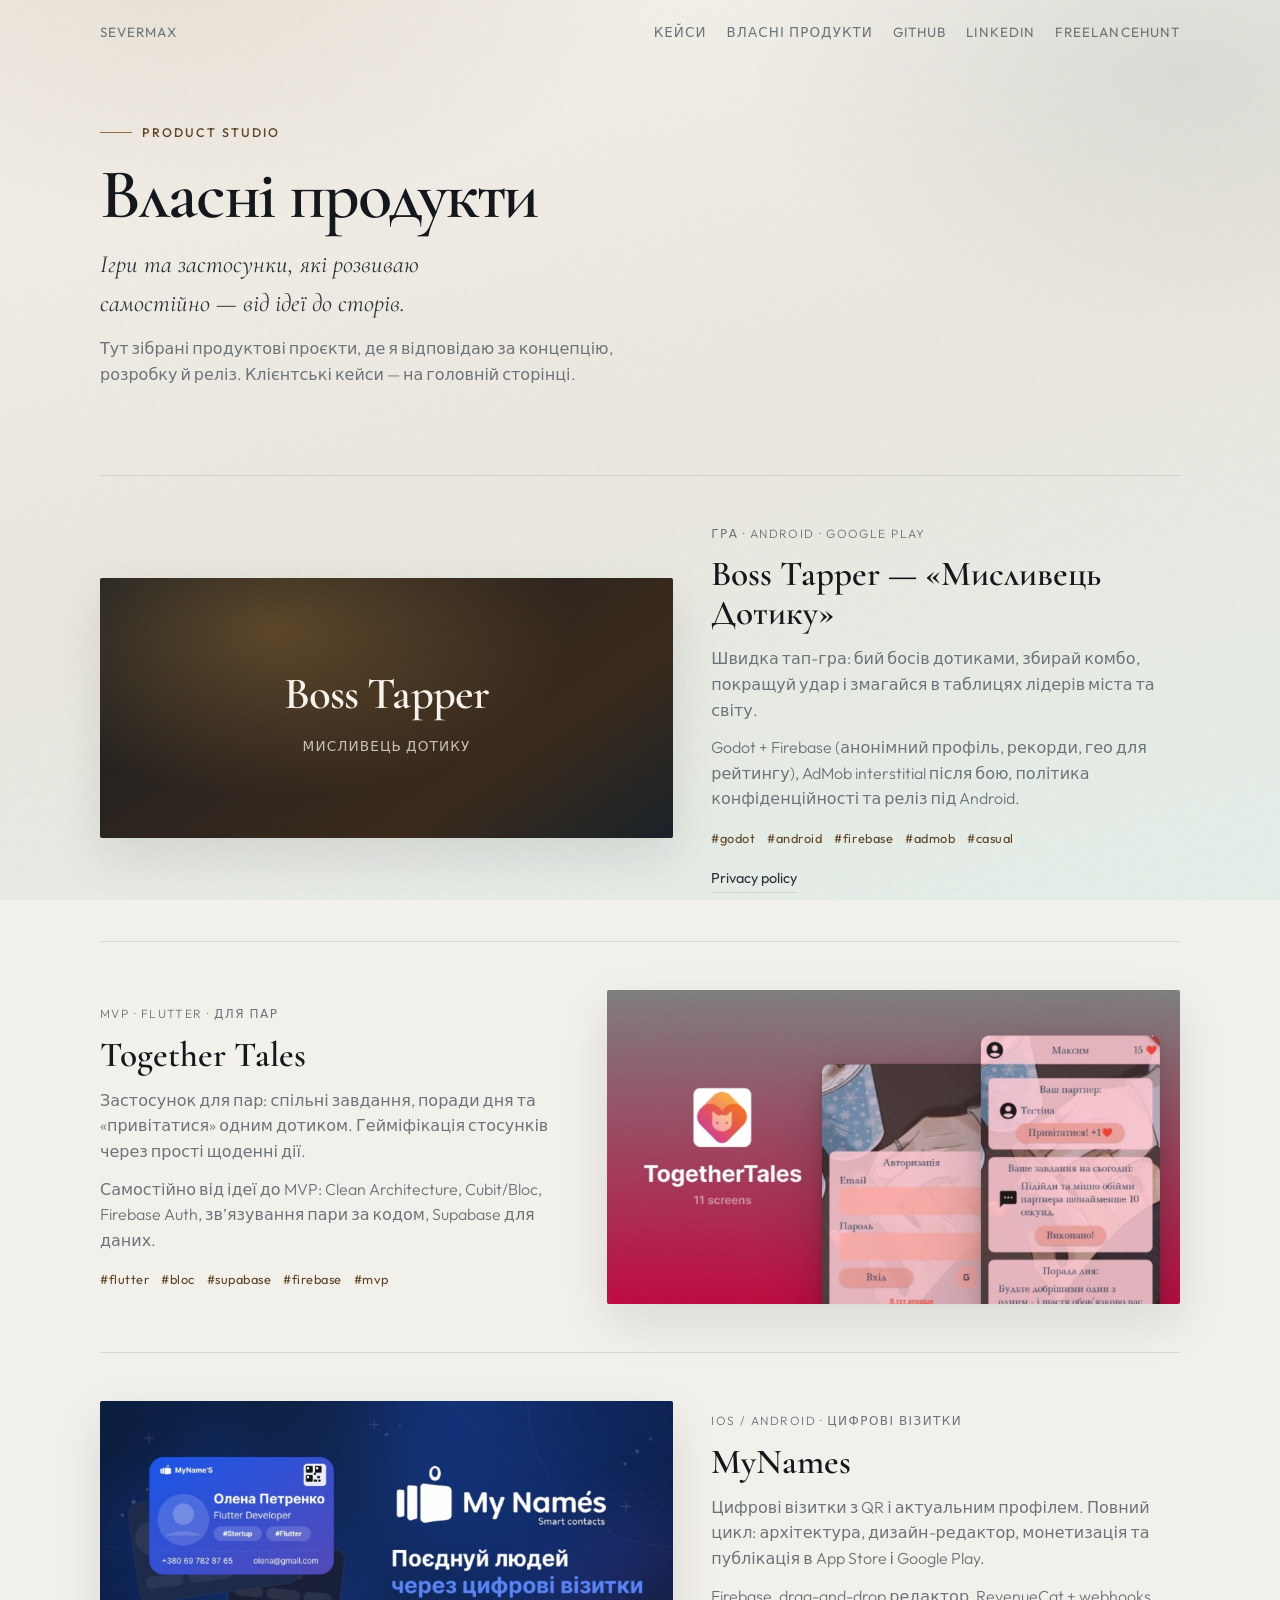
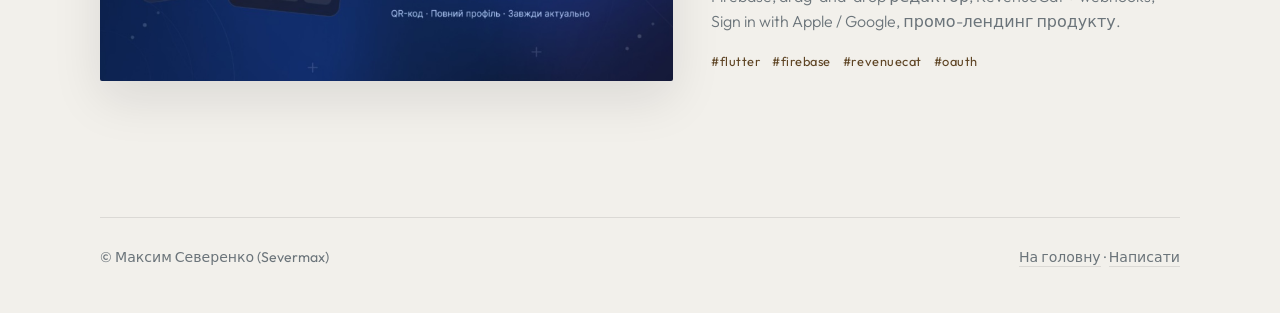
==== products.html @ 0ea5aeb3 "Add own products page and remove single-product mention from hero. Co-authored-by: Cursor <cursorage" ====
<!DOCTYPE html>
<html lang="uk">
<head>
  <meta charset="utf-8" />
  <meta name="viewport" content="width=device-width, initial-scale=1" />
  <title>Власні продукти — Максим Северенко</title>
  <meta name="description" content="Власні продукти Максима Северенка (Severmax): Boss Tapper, Together Tales, MyNames." />
  <link rel="preconnect" href="https://fonts.googleapis.com" />
  <link rel="preconnect" href="https://fonts.gstatic.com" crossorigin />
  <link href="https://fonts.googleapis.com/css2?family=Cormorant+Garamond:ital,wght@0,500;0,600;0,700;1,500&family=Outfit:wght@300;400;500;600&display=swap" rel="stylesheet" />
  <style>
    :root {
      --ink: #14181c;
      --ink-soft: #2a3238;
      --muted: #6b747a;
      --paper: #f2f0eb;
      --accent: #8f6a3a;
      --accent-deep: #5e4424;
      --line: rgba(20, 24, 28, 0.1);
      --teal: #2f5a56;
    }

    * { box-sizing: border-box; margin: 0; padding: 0; }
    html { scroll-behavior: smooth; overflow-x: hidden; }

    body {
      font-family: "Outfit", system-ui, sans-serif;
      color: var(--ink);
      background: var(--paper);
      line-height: 1.6;
      overflow-x: hidden;
    }

    body::before {
      content: "";
      position: fixed;
      inset: 0;
      pointer-events: none;
      z-index: 0;
      background:
        radial-gradient(900px 520px at 12% -8%, rgba(143, 106, 58, 0.14), transparent 58%),
        radial-gradient(780px 480px at 92% 8%, rgba(47, 90, 86, 0.1), transparent 55%),
        linear-gradient(165deg, #f5f2ec 0%, #ebe7df 48%, #e4efe9 100%);
    }

    body::after {
      content: "";
      position: fixed;
      inset: 0;
      pointer-events: none;
      z-index: 0;
      opacity: 0.04;
      background-image: url("data:image/svg+xml,%3Csvg viewBox='0 0 200 200' xmlns='http://www.w3.org/2000/svg'%3E%3Cfilter id='n'%3E%3CfeTurbulence type='fractalNoise' baseFrequency='0.85' numOctaves='3' stitchTiles='stitch'/%3E%3C/filter%3E%3Crect width='100%25' height='100%25' filter='url(%23n)'/%3E%3C/svg%3E");
    }

    a {
      color: inherit;
      text-decoration: none;
      transition: color 0.25s ease, opacity 0.25s ease;
    }

    .page { position: relative; z-index: 1; }

    .wrap {
      width: min(1080px, calc(100% - 2.5rem));
      margin: 0 auto;
    }

    .nav {
      display: flex;
      justify-content: space-between;
      align-items: center;
      padding: 1.35rem 0 0;
      font-size: 0.84rem;
      letter-spacing: 0.08em;
      text-transform: uppercase;
      color: var(--muted);
    }

    .nav a:hover { color: var(--accent-deep); }

    .nav-links {
      display: flex;
      gap: 1.25rem;
      flex-wrap: wrap;
    }

    .hero {
      padding: clamp(2.5rem, 7vw, 4.5rem) 0 clamp(2rem, 5vw, 3rem);
    }

    .eyebrow {
      display: inline-flex;
      align-items: center;
      gap: 0.65rem;
      color: var(--accent-deep);
      font-size: 0.78rem;
      letter-spacing: 0.16em;
      text-transform: uppercase;
      font-weight: 500;
      margin-bottom: 1.2rem;
    }

    .eyebrow::before {
      content: "";
      width: 2rem;
      height: 1px;
      background: var(--accent);
    }

    h1 {
      font-family: "Cormorant Garamond", Georgia, serif;
      font-weight: 600;
      font-size: clamp(2.8rem, 7vw, 4.4rem);
      line-height: 0.95;
      letter-spacing: -0.03em;
      margin-bottom: 1rem;
    }

    .lead {
      font-family: "Cormorant Garamond", Georgia, serif;
      font-size: clamp(1.25rem, 2.4vw, 1.55rem);
      font-style: italic;
      color: var(--ink-soft);
      max-width: 36ch;
      margin-bottom: 0.75rem;
    }

    .intro {
      color: var(--muted);
      max-width: 52ch;
      font-weight: 300;
    }

    .section {
      padding: clamp(1.5rem, 4vw, 2.5rem) 0 clamp(3.5rem, 8vw, 5.5rem);
    }

    .product {
      display: grid;
      grid-template-columns: 1.1fr 0.9fr;
      gap: clamp(1.25rem, 3vw, 2.5rem);
      align-items: center;
      padding: clamp(2rem, 5vw, 3rem) 0;
      border-top: 1px solid var(--line);
    }

    .product:nth-child(even) {
      grid-template-columns: 0.9fr 1.1fr;
    }

    .product:nth-child(even) .product-media { order: 2; }
    .product:nth-child(even) .product-body { order: 1; }

    .product-media {
      overflow: hidden;
      border-radius: 2px;
      background: #d7d2c9;
      min-height: 260px;
      box-shadow: 0 18px 50px rgba(20, 24, 28, 0.1);
    }

    .product-media img {
      width: 100%;
      height: 100%;
      min-height: 260px;
      max-height: 380px;
      object-fit: cover;
      display: block;
    }

    .product:nth-child(1) img { object-position: left center; }
    .product:nth-child(2) img { object-position: center center; }
    .product:nth-child(3) img { object-position: right center; }

    .boss-cover {
      min-height: 260px;
      height: 100%;
      display: grid;
      place-content: center;
      gap: 0.35rem;
      padding: 2rem;
      text-align: center;
      background:
        radial-gradient(500px 280px at 30% 20%, rgba(196, 140, 60, 0.35), transparent 60%),
        linear-gradient(145deg, #171c22, #3a2a1c 70%, #1a2228);
      color: #f7f3ec;
      font-family: "Cormorant Garamond", Georgia, serif;
    }

    .boss-cover span {
      font-size: clamp(2rem, 4vw, 2.8rem);
      font-weight: 600;
      letter-spacing: -0.02em;
    }

    .boss-cover small {
      font-family: "Outfit", system-ui, sans-serif;
      font-size: 0.85rem;
      letter-spacing: 0.08em;
      text-transform: uppercase;
      opacity: 0.75;
    }

    .product-meta {
      color: var(--teal);
      font-size: 0.75rem;
      font-weight: 500;
      letter-spacing: 0.12em;
      text-transform: uppercase;
      margin-bottom: 0.7rem;
    }

    .product h2 {
      font-family: "Cormorant Garamond", Georgia, serif;
      font-size: clamp(1.7rem, 3.2vw, 2.2rem);
      font-weight: 600;
      line-height: 1.1;
      margin-bottom: 0.85rem;
    }

    .product p {
      color: var(--muted);
      font-weight: 300;
      margin-bottom: 0.75rem;
      max-width: 42ch;
    }

    .tags {
      display: flex;
      flex-wrap: wrap;
      gap: 0.4rem 0.75rem;
      margin-top: 1rem;
      color: var(--accent-deep);
      font-size: 0.8rem;
      letter-spacing: 0.04em;
    }

    .product-links {
      display: flex;
      flex-wrap: wrap;
      gap: 0.85rem 1.1rem;
      margin-top: 1.15rem;
      align-items: center;
    }

    .cta {
      display: inline-flex;
      padding: 0.8rem 1.15rem;
      background: var(--ink);
      color: #f7f3ec;
      border-radius: 2px;
      font-size: 0.88rem;
      font-weight: 500;
    }

    .cta:hover { background: var(--accent-deep); color: #fff; }

    .link-quiet {
      border-bottom: 1px solid var(--line);
      padding-bottom: 0.12rem;
      font-size: 0.9rem;
      color: var(--ink-soft);
    }

    .link-quiet:hover { color: var(--accent-deep); border-color: var(--accent); }

    footer {
      border-top: 1px solid var(--line);
      padding: 1.75rem 0 2.75rem;
      color: var(--muted);
      font-size: 0.88rem;
      display: flex;
      justify-content: space-between;
      gap: 1rem;
      flex-wrap: wrap;
    }

    footer a { border-bottom: 1px solid var(--line); }
    footer a:hover { color: var(--accent-deep); border-color: var(--accent); }

    @media (max-width: 860px) {
      .product,
      .product:nth-child(even) { grid-template-columns: 1fr; }
      .product:nth-child(even) .product-media,
      .product:nth-child(even) .product-body { order: initial; }
    }

    @media (max-width: 520px) {
      .nav-links { display: none; }
    }
  </style>
</head>
<body>
  <div class="page">
    <div class="wrap">
      <nav class="nav">
        <a href="index.html">Severmax</a>
        <div class="nav-links">
          <a href="index.html#cases">Кейси</a>
          <a href="products.html">Власні продукти</a>
          <a href="https://github.com/Severmax">GitHub</a>
          <a href="https://www.linkedin.com/in/severmax/">LinkedIn</a>
          <a href="https://freelancehunt.com/freelancer/Severmax.html">Freelancehunt</a>
        </div>
      </nav>

      <header class="hero">
        <p class="eyebrow">Product studio</p>
        <h1>Власні продукти</h1>
        <p class="lead">Ігри та застосунки, які розвиваю самостійно — від ідеї до сторів.</p>
        <p class="intro">
          Тут зібрані продуктові проєкти, де я відповідаю за концепцію, розробку й реліз.
          Клієнтські кейси — на головній сторінці.
        </p>
      </header>
    </div>

    <section class="section">
      <div class="wrap">
        <article class="product" id="boss-tapper">
          <div class="product-media product-media--boss">
            <div class="boss-cover" aria-hidden="true">
              <span>Boss Tapper</span>
              <small>Мисливець Дотику</small>
            </div>
          </div>
          <div class="product-body">
            <p class="product-meta">Гра · Android · Google Play</p>
            <h2>Boss Tapper — «Мисливець Дотику»</h2>
            <p>
              Швидка тап-гра: бий босів дотиками, збирай комбо, покращуй удар і змагайся
              в таблицях лідерів міста та світу.
            </p>
            <p>
              Godot + Firebase (анонімний профіль, рекорди, гео для рейтингу), AdMob interstitial
              після бою, політика конфіденційності та реліз під Android.
            </p>
            <div class="tags">
              <span>#godot</span><span>#android</span><span>#firebase</span><span>#admob</span><span>#casual</span>
            </div>
            <div class="product-links">
              <a class="link-quiet" href="https://severmax.github.io/bosstapper-privacy/">Privacy policy</a>
            </div>
          </div>
        </article>

        <article class="product" id="together-tales">
          <div class="product-media">
            <img src="portfolio/together-tales.png" alt="Together Tales" loading="lazy" />
          </div>
          <div class="product-body">
            <p class="product-meta">MVP · Flutter · для пар</p>
            <h2>Together Tales</h2>
            <p>
              Застосунок для пар: спільні завдання, поради дня та «привітатися» одним дотиком.
              Гейміфікація стосунків через прості щоденні дії.
            </p>
            <p>
              Самостійно від ідеї до MVP: Clean Architecture, Cubit/Bloc, Firebase Auth,
              зв’язування пари за кодом, Supabase для даних.
            </p>
            <div class="tags">
              <span>#flutter</span><span>#bloc</span><span>#supabase</span><span>#firebase</span><span>#mvp</span>
            </div>
          </div>
        </article>

        <article class="product" id="mynames">
          <div class="product-media">
            <img src="portfolio/mynames.jpg" alt="MyNames" loading="lazy" />
          </div>
          <div class="product-body">
            <p class="product-meta">iOS / Android · цифрові візитки</p>
            <h2>MyNames</h2>
            <p>
              Цифрові візитки з QR і актуальним профілем. Повний цикл: архітектура, дизайн-редактор,
              монетизація та публікація в App Store і Google Play.
            </p>
            <p>
              Firebase, drag-and-drop редактор, RevenueCat + webhooks, Sign in with Apple / Google,
              промо-лендинг продукту.
            </p>
            <div class="tags">
              <span>#flutter</span><span>#firebase</span><span>#revenuecat</span><span>#oauth</span>
            </div>
          </div>
        </article>
      </div>
    </section>

    <div class="wrap">
      <footer>
        <span>© Максим Северенко (Severmax)</span>
        <span>
          <a href="index.html">На головну</a>
          ·
          <a href="mailto:Severmax228@gmail.com">Написати</a>
        </span>
      </footer>
    </div>
  </div>
</body>
</html>
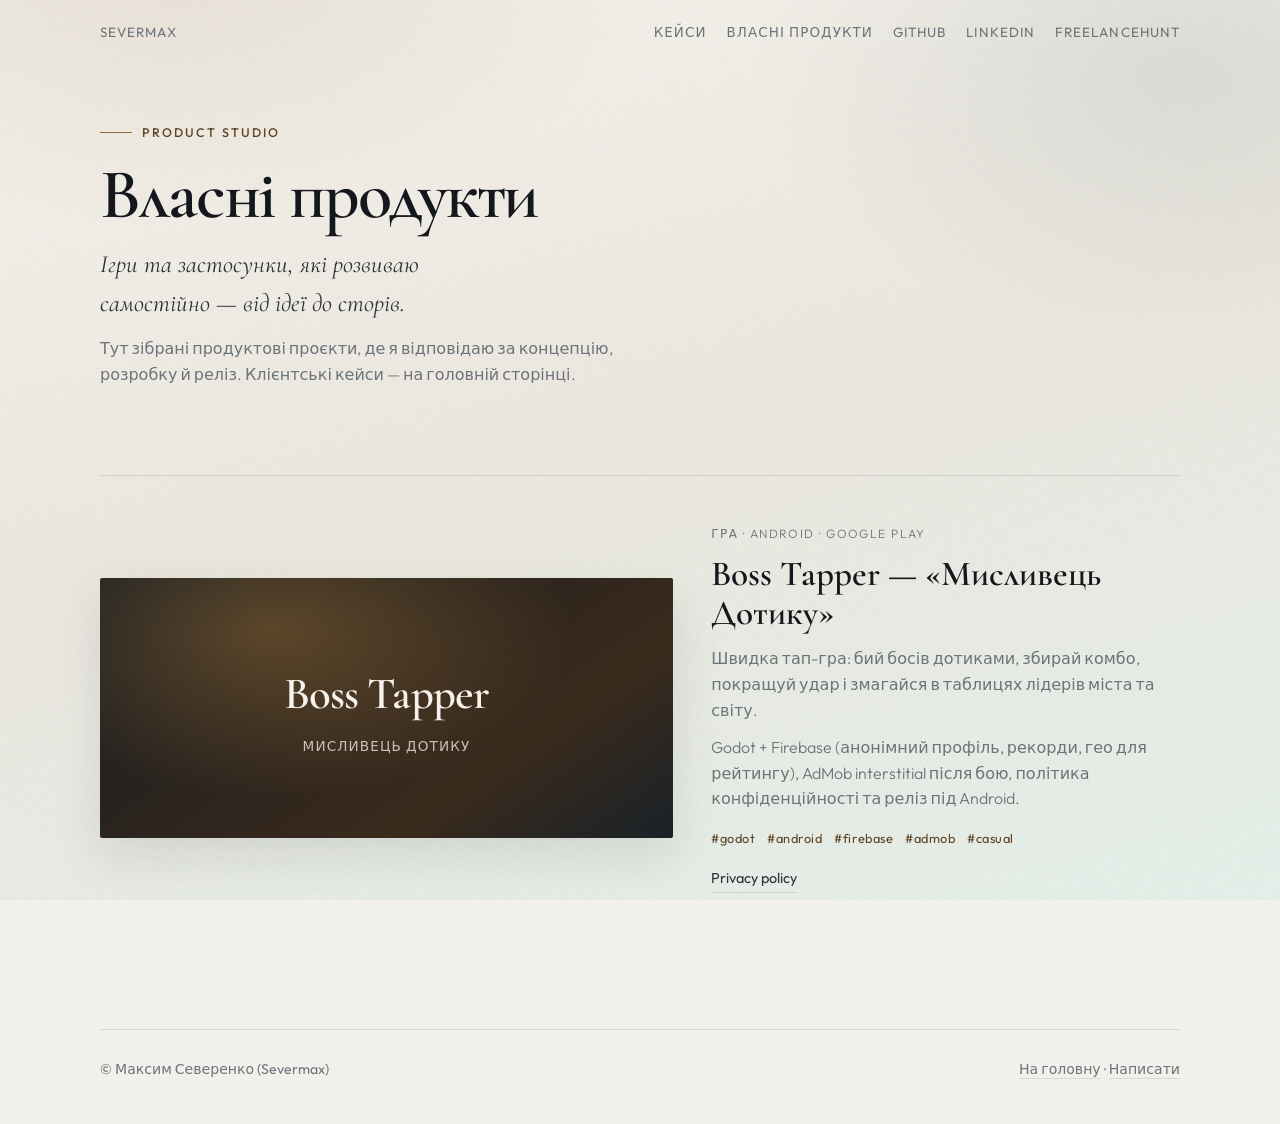
==== commit c72afd09: "Keep only Boss Tapper on own products page. Co-authored-by: Cursor <cursoragent@cursor.com>" ====
--- a/products.html
+++ b/products.html
@@ -4,7 +4,7 @@
   <meta charset="utf-8" />
   <meta name="viewport" content="width=device-width, initial-scale=1" />
   <title>Власні продукти — Максим Северенко</title>
-  <meta name="description" content="Власні продукти Максима Северенка (Severmax): Boss Tapper, Together Tales, MyNames." />
+  <meta name="description" content="Власні продукти Максима Северенка (Severmax): Boss Tapper — «Мисливець Дотику»." />
   <link rel="preconnect" href="https://fonts.googleapis.com" />
   <link rel="preconnect" href="https://fonts.gstatic.com" crossorigin />
   <link href="https://fonts.googleapis.com/css2?family=Cormorant+Garamond:ital,wght@0,500;0,600;0,700;1,500&family=Outfit:wght@300;400;500;600&display=swap" rel="stylesheet" />
@@ -344,48 +344,6 @@
             </div>
           </div>
         </article>
-
-        <article class="product" id="together-tales">
-          <div class="product-media">
-            <img src="portfolio/together-tales.png" alt="Together Tales" loading="lazy" />
-          </div>
-          <div class="product-body">
-            <p class="product-meta">MVP · Flutter · для пар</p>
-            <h2>Together Tales</h2>
-            <p>
-              Застосунок для пар: спільні завдання, поради дня та «привітатися» одним дотиком.
-              Гейміфікація стосунків через прості щоденні дії.
-            </p>
-            <p>
-              Самостійно від ідеї до MVP: Clean Architecture, Cubit/Bloc, Firebase Auth,
-              зв’язування пари за кодом, Supabase для даних.
-            </p>
-            <div class="tags">
-              <span>#flutter</span><span>#bloc</span><span>#supabase</span><span>#firebase</span><span>#mvp</span>
-            </div>
-          </div>
-        </article>
-
-        <article class="product" id="mynames">
-          <div class="product-media">
-            <img src="portfolio/mynames.jpg" alt="MyNames" loading="lazy" />
-          </div>
-          <div class="product-body">
-            <p class="product-meta">iOS / Android · цифрові візитки</p>
-            <h2>MyNames</h2>
-            <p>
-              Цифрові візитки з QR і актуальним профілем. Повний цикл: архітектура, дизайн-редактор,
-              монетизація та публікація в App Store і Google Play.
-            </p>
-            <p>
-              Firebase, drag-and-drop редактор, RevenueCat + webhooks, Sign in with Apple / Google,
-              промо-лендинг продукту.
-            </p>
-            <div class="tags">
-              <span>#flutter</span><span>#firebase</span><span>#revenuecat</span><span>#oauth</span>
-            </div>
-          </div>
-        </article>
       </div>
     </section>
 
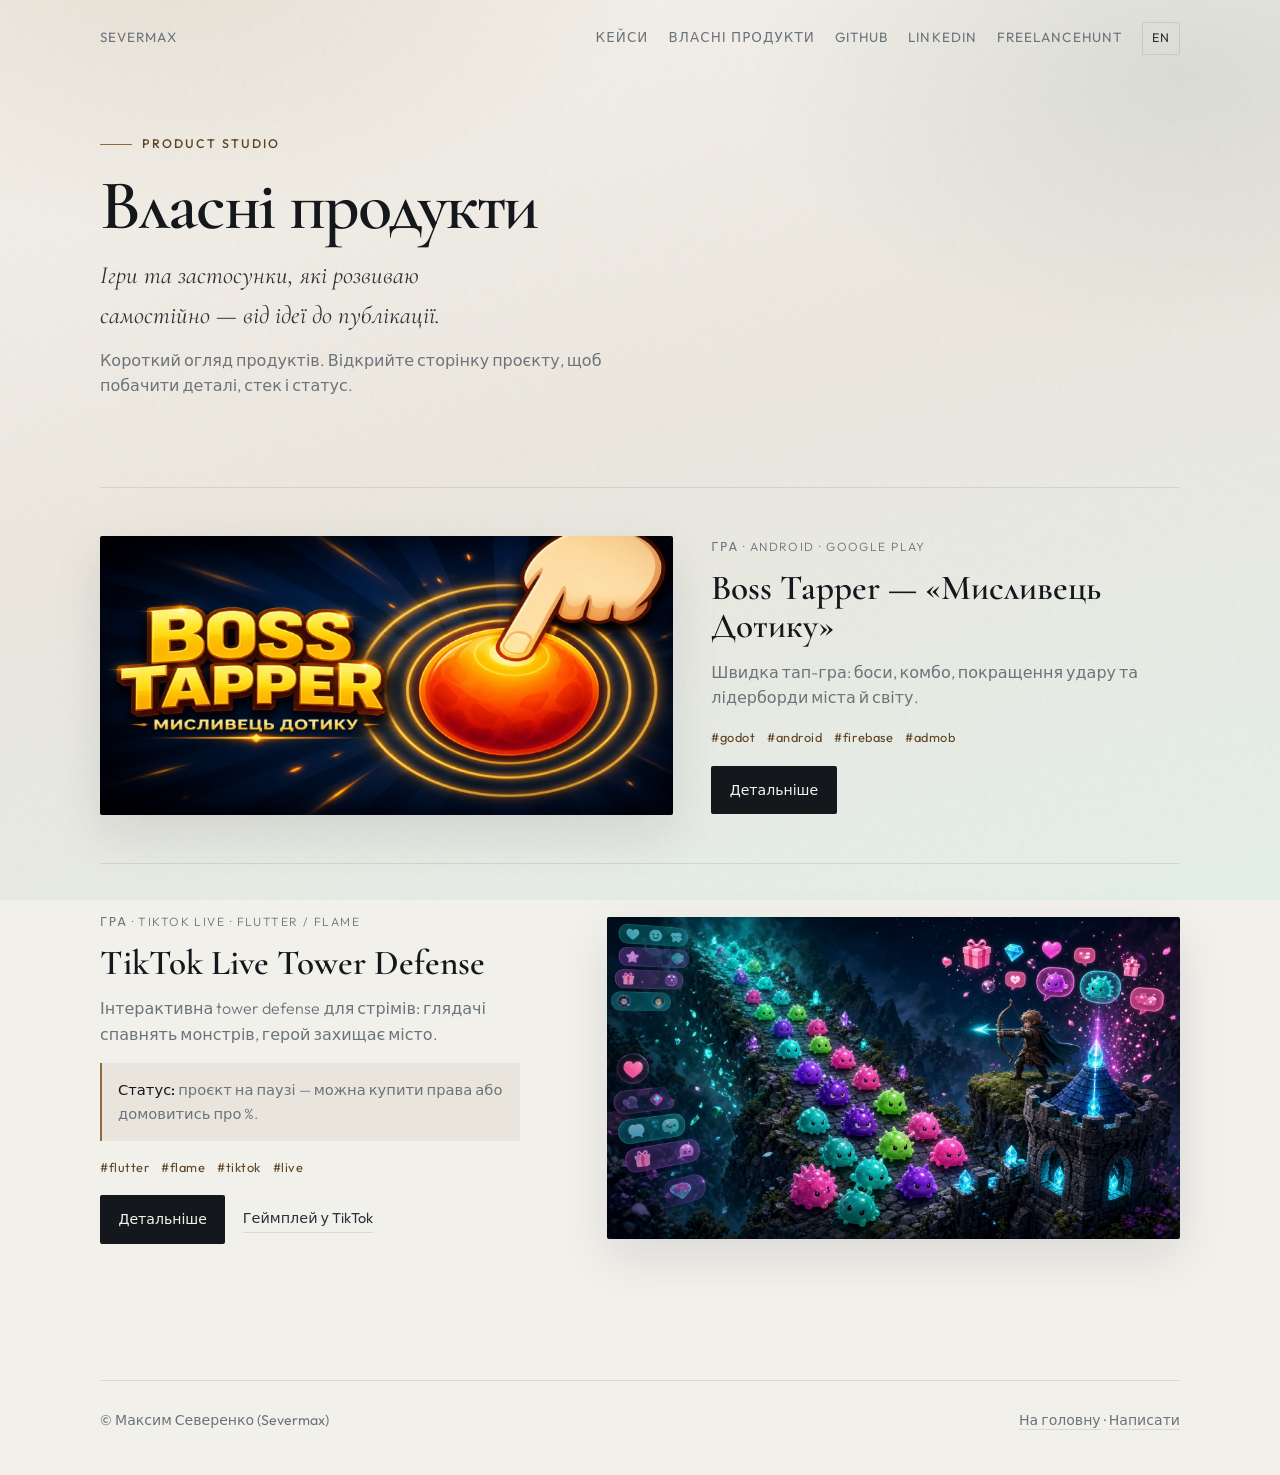
==== commit 5c5484b2: "Publish portfolio site with UA/EN language toggle." ====
--- a/products.html
+++ b/products.html
@@ -3,293 +3,12 @@
 <head>
   <meta charset="utf-8" />
   <meta name="viewport" content="width=device-width, initial-scale=1" />
-  <title>Власні продукти — Максим Северенко</title>
-  <meta name="description" content="Власні продукти Максима Северенка (Severmax): Boss Tapper — «Мисливець Дотику»." />
+  <title data-i18n="meta.title.products">Власні продукти — Максим Северенко</title>
+  <meta name="description" content="Власні продукти Максима Северенка (Severmax): Boss Tapper, TikTok Live Tower Defense." />
   <link rel="preconnect" href="https://fonts.googleapis.com" />
   <link rel="preconnect" href="https://fonts.gstatic.com" crossorigin />
   <link href="https://fonts.googleapis.com/css2?family=Cormorant+Garamond:ital,wght@0,500;0,600;0,700;1,500&family=Outfit:wght@300;400;500;600&display=swap" rel="stylesheet" />
-  <style>
-    :root {
-      --ink: #14181c;
-      --ink-soft: #2a3238;
-      --muted: #6b747a;
-      --paper: #f2f0eb;
-      --accent: #8f6a3a;
-      --accent-deep: #5e4424;
-      --line: rgba(20, 24, 28, 0.1);
-      --teal: #2f5a56;
-    }
-
-    * { box-sizing: border-box; margin: 0; padding: 0; }
-    html { scroll-behavior: smooth; overflow-x: hidden; }
-
-    body {
-      font-family: "Outfit", system-ui, sans-serif;
-      color: var(--ink);
-      background: var(--paper);
-      line-height: 1.6;
-      overflow-x: hidden;
-    }
-
-    body::before {
-      content: "";
-      position: fixed;
-      inset: 0;
-      pointer-events: none;
-      z-index: 0;
-      background:
-        radial-gradient(900px 520px at 12% -8%, rgba(143, 106, 58, 0.14), transparent 58%),
-        radial-gradient(780px 480px at 92% 8%, rgba(47, 90, 86, 0.1), transparent 55%),
-        linear-gradient(165deg, #f5f2ec 0%, #ebe7df 48%, #e4efe9 100%);
-    }
-
-    body::after {
-      content: "";
-      position: fixed;
-      inset: 0;
-      pointer-events: none;
-      z-index: 0;
-      opacity: 0.04;
-      background-image: url("data:image/svg+xml,%3Csvg viewBox='0 0 200 200' xmlns='http://www.w3.org/2000/svg'%3E%3Cfilter id='n'%3E%3CfeTurbulence type='fractalNoise' baseFrequency='0.85' numOctaves='3' stitchTiles='stitch'/%3E%3C/filter%3E%3Crect width='100%25' height='100%25' filter='url(%23n)'/%3E%3C/svg%3E");
-    }
-
-    a {
-      color: inherit;
-      text-decoration: none;
-      transition: color 0.25s ease, opacity 0.25s ease;
-    }
-
-    .page { position: relative; z-index: 1; }
-
-    .wrap {
-      width: min(1080px, calc(100% - 2.5rem));
-      margin: 0 auto;
-    }
-
-    .nav {
-      display: flex;
-      justify-content: space-between;
-      align-items: center;
-      padding: 1.35rem 0 0;
-      font-size: 0.84rem;
-      letter-spacing: 0.08em;
-      text-transform: uppercase;
-      color: var(--muted);
-    }
-
-    .nav a:hover { color: var(--accent-deep); }
-
-    .nav-links {
-      display: flex;
-      gap: 1.25rem;
-      flex-wrap: wrap;
-    }
-
-    .hero {
-      padding: clamp(2.5rem, 7vw, 4.5rem) 0 clamp(2rem, 5vw, 3rem);
-    }
-
-    .eyebrow {
-      display: inline-flex;
-      align-items: center;
-      gap: 0.65rem;
-      color: var(--accent-deep);
-      font-size: 0.78rem;
-      letter-spacing: 0.16em;
-      text-transform: uppercase;
-      font-weight: 500;
-      margin-bottom: 1.2rem;
-    }
-
-    .eyebrow::before {
-      content: "";
-      width: 2rem;
-      height: 1px;
-      background: var(--accent);
-    }
-
-    h1 {
-      font-family: "Cormorant Garamond", Georgia, serif;
-      font-weight: 600;
-      font-size: clamp(2.8rem, 7vw, 4.4rem);
-      line-height: 0.95;
-      letter-spacing: -0.03em;
-      margin-bottom: 1rem;
-    }
-
-    .lead {
-      font-family: "Cormorant Garamond", Georgia, serif;
-      font-size: clamp(1.25rem, 2.4vw, 1.55rem);
-      font-style: italic;
-      color: var(--ink-soft);
-      max-width: 36ch;
-      margin-bottom: 0.75rem;
-    }
-
-    .intro {
-      color: var(--muted);
-      max-width: 52ch;
-      font-weight: 300;
-    }
-
-    .section {
-      padding: clamp(1.5rem, 4vw, 2.5rem) 0 clamp(3.5rem, 8vw, 5.5rem);
-    }
-
-    .product {
-      display: grid;
-      grid-template-columns: 1.1fr 0.9fr;
-      gap: clamp(1.25rem, 3vw, 2.5rem);
-      align-items: center;
-      padding: clamp(2rem, 5vw, 3rem) 0;
-      border-top: 1px solid var(--line);
-    }
-
-    .product:nth-child(even) {
-      grid-template-columns: 0.9fr 1.1fr;
-    }
-
-    .product:nth-child(even) .product-media { order: 2; }
-    .product:nth-child(even) .product-body { order: 1; }
-
-    .product-media {
-      overflow: hidden;
-      border-radius: 2px;
-      background: #d7d2c9;
-      min-height: 260px;
-      box-shadow: 0 18px 50px rgba(20, 24, 28, 0.1);
-    }
-
-    .product-media img {
-      width: 100%;
-      height: 100%;
-      min-height: 260px;
-      max-height: 380px;
-      object-fit: cover;
-      display: block;
-    }
-
-    .product:nth-child(1) img { object-position: left center; }
-    .product:nth-child(2) img { object-position: center center; }
-    .product:nth-child(3) img { object-position: right center; }
-
-    .boss-cover {
-      min-height: 260px;
-      height: 100%;
-      display: grid;
-      place-content: center;
-      gap: 0.35rem;
-      padding: 2rem;
-      text-align: center;
-      background:
-        radial-gradient(500px 280px at 30% 20%, rgba(196, 140, 60, 0.35), transparent 60%),
-        linear-gradient(145deg, #171c22, #3a2a1c 70%, #1a2228);
-      color: #f7f3ec;
-      font-family: "Cormorant Garamond", Georgia, serif;
-    }
-
-    .boss-cover span {
-      font-size: clamp(2rem, 4vw, 2.8rem);
-      font-weight: 600;
-      letter-spacing: -0.02em;
-    }
-
-    .boss-cover small {
-      font-family: "Outfit", system-ui, sans-serif;
-      font-size: 0.85rem;
-      letter-spacing: 0.08em;
-      text-transform: uppercase;
-      opacity: 0.75;
-    }
-
-    .product-meta {
-      color: var(--teal);
-      font-size: 0.75rem;
-      font-weight: 500;
-      letter-spacing: 0.12em;
-      text-transform: uppercase;
-      margin-bottom: 0.7rem;
-    }
-
-    .product h2 {
-      font-family: "Cormorant Garamond", Georgia, serif;
-      font-size: clamp(1.7rem, 3.2vw, 2.2rem);
-      font-weight: 600;
-      line-height: 1.1;
-      margin-bottom: 0.85rem;
-    }
-
-    .product p {
-      color: var(--muted);
-      font-weight: 300;
-      margin-bottom: 0.75rem;
-      max-width: 42ch;
-    }
-
-    .tags {
-      display: flex;
-      flex-wrap: wrap;
-      gap: 0.4rem 0.75rem;
-      margin-top: 1rem;
-      color: var(--accent-deep);
-      font-size: 0.8rem;
-      letter-spacing: 0.04em;
-    }
-
-    .product-links {
-      display: flex;
-      flex-wrap: wrap;
-      gap: 0.85rem 1.1rem;
-      margin-top: 1.15rem;
-      align-items: center;
-    }
-
-    .cta {
-      display: inline-flex;
-      padding: 0.8rem 1.15rem;
-      background: var(--ink);
-      color: #f7f3ec;
-      border-radius: 2px;
-      font-size: 0.88rem;
-      font-weight: 500;
-    }
-
-    .cta:hover { background: var(--accent-deep); color: #fff; }
-
-    .link-quiet {
-      border-bottom: 1px solid var(--line);
-      padding-bottom: 0.12rem;
-      font-size: 0.9rem;
-      color: var(--ink-soft);
-    }
-
-    .link-quiet:hover { color: var(--accent-deep); border-color: var(--accent); }
-
-    footer {
-      border-top: 1px solid var(--line);
-      padding: 1.75rem 0 2.75rem;
-      color: var(--muted);
-      font-size: 0.88rem;
-      display: flex;
-      justify-content: space-between;
-      gap: 1rem;
-      flex-wrap: wrap;
-    }
-
-    footer a { border-bottom: 1px solid var(--line); }
-    footer a:hover { color: var(--accent-deep); border-color: var(--accent); }
-
-    @media (max-width: 860px) {
-      .product,
-      .product:nth-child(even) { grid-template-columns: 1fr; }
-      .product:nth-child(even) .product-media,
-      .product:nth-child(even) .product-body { order: initial; }
-    }
-
-    @media (max-width: 520px) {
-      .nav-links { display: none; }
-    }
-  </style>
+  <link rel="stylesheet" href="styles.css" />
 </head>
 <body>
   <div class="page">
@@ -297,21 +16,22 @@
       <nav class="nav">
         <a href="index.html">Severmax</a>
         <div class="nav-links">
-          <a href="index.html#cases">Кейси</a>
-          <a href="products.html">Власні продукти</a>
+          <a href="index.html#cases" data-i18n="nav.cases">Кейси</a>
+          <a href="products.html" data-i18n="nav.products">Власні продукти</a>
           <a href="https://github.com/Severmax">GitHub</a>
           <a href="https://www.linkedin.com/in/severmax/">LinkedIn</a>
           <a href="https://freelancehunt.com/freelancer/Severmax.html">Freelancehunt</a>
+          <button type="button" class="lang-switch" data-lang-switch>EN</button>
         </div>
       </nav>
 
       <header class="hero">
-        <p class="eyebrow">Product studio</p>
-        <h1>Власні продукти</h1>
-        <p class="lead">Ігри та застосунки, які розвиваю самостійно — від ідеї до сторів.</p>
-        <p class="intro">
-          Тут зібрані продуктові проєкти, де я відповідаю за концепцію, розробку й реліз.
-          Клієнтські кейси — на головній сторінці.
+        <p class="eyebrow" data-i18n="products.eyebrow">Product studio</p>
+        <h1 data-i18n="products.title">Власні продукти</h1>
+        <p class="lead" data-i18n="products.lead">Ігри та застосунки, які розвиваю самостійно — від ідеї до публікації.</p>
+        <p class="intro" data-i18n="products.intro">
+          Короткий огляд продуктів. Відкрийте сторінку проєкту, щоб побачити деталі,
+          стек і статус.
         </p>
       </header>
     </div>
@@ -319,28 +39,43 @@
     <section class="section">
       <div class="wrap">
         <article class="product" id="boss-tapper">
-          <div class="product-media product-media--boss">
-            <div class="boss-cover" aria-hidden="true">
-              <span>Boss Tapper</span>
-              <small>Мисливець Дотику</small>
+          <div class="product-media">
+            <img src="portfolio/boss-tapper-feature.jpg" alt="Boss Tapper — Мисливець Дотику" loading="lazy" />
+          </div>
+          <div class="product-body">
+            <p class="product-meta" data-i18n="boss.meta">Гра · Android · Google Play</p>
+            <h2 data-i18n="boss.title_short">Boss Tapper — «Мисливець Дотику»</h2>
+            <p data-i18n="boss.card_p">
+              Швидка тап-гра: боси, комбо, покращення удару та лідерборди міста й світу.
+            </p>
+            <div class="tags">
+              <span>#godot</span><span>#android</span><span>#firebase</span><span>#admob</span>
+            </div>
+            <div class="product-links">
+              <a class="cta" href="boss-tapper.html" data-i18n="products.more">Детальніше</a>
             </div>
           </div>
+        </article>
+
+        <article class="product" id="tiktok-td">
+          <div class="product-media">
+            <img src="portfolio/tiktok-td-banner.jpg" alt="TikTok Live Tower Defense" loading="lazy" />
+          </div>
           <div class="product-body">
-            <p class="product-meta">Гра · Android · Google Play</p>
-            <h2>Boss Tapper — «Мисливець Дотику»</h2>
-            <p>
-              Швидка тап-гра: бий босів дотиками, збирай комбо, покращуй удар і змагайся
-              в таблицях лідерів міста та світу.
+            <p class="product-meta" data-i18n="tiktok.meta">Гра · TikTok LIVE · Flutter / Flame</p>
+            <h2>TikTok Live Tower Defense</h2>
+            <p data-i18n="tiktok.card_p">
+              Інтерактивна tower defense для стрімів: глядачі спавнять монстрів, герой захищає місто.
             </p>
-            <p>
-              Godot + Firebase (анонімний профіль, рекорди, гео для рейтингу), AdMob interstitial
-              після бою, політика конфіденційності та реліз під Android.
+            <p class="sale-note">
+              <strong data-i18n="tiktok.sale_strong">Статус:</strong><span data-i18n="tiktok.sale_rest"> проєкт на паузі — можна купити права або домовитись про %.</span>
             </p>
             <div class="tags">
-              <span>#godot</span><span>#android</span><span>#firebase</span><span>#admob</span><span>#casual</span>
+              <span>#flutter</span><span>#flame</span><span>#tiktok</span><span>#live</span>
             </div>
             <div class="product-links">
-              <a class="link-quiet" href="https://severmax.github.io/bosstapper-privacy/">Privacy policy</a>
+              <a class="cta" href="tiktok-live-td.html" data-i18n="products.more">Детальніше</a>
+              <a class="link-quiet" href="https://www.tiktok.com/@darknessn32/video/7668807887749188871" target="_blank" rel="noopener noreferrer" data-i18n="products.gameplay">Геймплей у TikTok</a>
             </div>
           </div>
         </article>
@@ -351,12 +86,13 @@
       <footer>
         <span>© Максим Северенко (Severmax)</span>
         <span>
-          <a href="index.html">На головну</a>
+          <a href="index.html" data-i18n="nav.home">На головну</a>
           ·
-          <a href="mailto:Severmax228@gmail.com">Написати</a>
+          <a href="mailto:severenko.maxim@gmail.com" data-i18n="products.write">Написати</a>
         </span>
       </footer>
     </div>
   </div>
+  <script src="i18n.js"></script>
 </body>
 </html>
--- a/styles.css
+++ b/styles.css
@@ -0,0 +1,446 @@
+:root {
+      --ink: #14181c;
+      --ink-soft: #2a3238;
+      --muted: #6b747a;
+      --paper: #f2f0eb;
+      --accent: #8f6a3a;
+      --accent-deep: #5e4424;
+      --line: rgba(20, 24, 28, 0.1);
+      --teal: #2f5a56;
+    }
+
+    * { box-sizing: border-box; margin: 0; padding: 0; }
+    html { scroll-behavior: smooth; overflow-x: hidden; }
+
+    body {
+      font-family: "Outfit", system-ui, sans-serif;
+      color: var(--ink);
+      background: var(--paper);
+      line-height: 1.6;
+      overflow-x: hidden;
+    }
+
+    body::before {
+      content: "";
+      position: fixed;
+      inset: 0;
+      pointer-events: none;
+      z-index: 0;
+      background:
+        radial-gradient(900px 520px at 12% -8%, rgba(143, 106, 58, 0.14), transparent 58%),
+        radial-gradient(780px 480px at 92% 8%, rgba(47, 90, 86, 0.1), transparent 55%),
+        linear-gradient(165deg, #f5f2ec 0%, #ebe7df 48%, #e4efe9 100%);
+    }
+
+    body::after {
+      content: "";
+      position: fixed;
+      inset: 0;
+      pointer-events: none;
+      z-index: 0;
+      opacity: 0.04;
+      background-image: url("data:image/svg+xml,%3Csvg viewBox='0 0 200 200' xmlns='http://www.w3.org/2000/svg'%3E%3Cfilter id='n'%3E%3CfeTurbulence type='fractalNoise' baseFrequency='0.85' numOctaves='3' stitchTiles='stitch'/%3E%3C/filter%3E%3Crect width='100%25' height='100%25' filter='url(%23n)'/%3E%3C/svg%3E");
+    }
+
+    a {
+      color: inherit;
+      text-decoration: none;
+      transition: color 0.25s ease, opacity 0.25s ease;
+    }
+
+    .page { position: relative; z-index: 1; }
+
+    .wrap {
+      width: min(1080px, calc(100% - 2.5rem));
+      margin: 0 auto;
+    }
+
+    .nav {
+      display: flex;
+      justify-content: space-between;
+      align-items: center;
+      padding: 1.35rem 0 0;
+      font-size: 0.84rem;
+      letter-spacing: 0.08em;
+      text-transform: uppercase;
+      color: var(--muted);
+    }
+
+    .nav a:hover { color: var(--accent-deep); }
+
+    .nav-links {
+      display: flex;
+      gap: 1.25rem;
+      flex-wrap: wrap;
+      align-items: center;
+    }
+
+    .lang-switch {
+      appearance: none;
+      background: transparent;
+      border: 1px solid var(--line);
+      color: var(--ink-soft);
+      font: inherit;
+      font-size: 0.78rem;
+      letter-spacing: 0.1em;
+      text-transform: uppercase;
+      padding: 0.35rem 0.55rem;
+      border-radius: 2px;
+      cursor: pointer;
+    }
+
+    .lang-switch:hover {
+      color: var(--accent-deep);
+      border-color: rgba(143, 106, 58, 0.45);
+    }
+
+    .hero {
+      padding: clamp(2.5rem, 7vw, 4.5rem) 0 clamp(2rem, 5vw, 3rem);
+    }
+
+    .eyebrow {
+      display: inline-flex;
+      align-items: center;
+      gap: 0.65rem;
+      color: var(--accent-deep);
+      font-size: 0.78rem;
+      letter-spacing: 0.16em;
+      text-transform: uppercase;
+      font-weight: 500;
+      margin-bottom: 1.2rem;
+    }
+
+    .eyebrow::before {
+      content: "";
+      width: 2rem;
+      height: 1px;
+      background: var(--accent);
+    }
+
+    h1 {
+      font-family: "Cormorant Garamond", Georgia, serif;
+      font-weight: 600;
+      font-size: clamp(2.8rem, 7vw, 4.4rem);
+      line-height: 0.95;
+      letter-spacing: -0.03em;
+      margin-bottom: 1rem;
+    }
+
+    .lead {
+      font-family: "Cormorant Garamond", Georgia, serif;
+      font-size: clamp(1.25rem, 2.4vw, 1.55rem);
+      font-style: italic;
+      color: var(--ink-soft);
+      max-width: 36ch;
+      margin-bottom: 0.75rem;
+    }
+
+    .intro {
+      color: var(--muted);
+      max-width: 52ch;
+      font-weight: 300;
+    }
+
+    .section {
+      padding: clamp(1.5rem, 4vw, 2.5rem) 0 clamp(3.5rem, 8vw, 5.5rem);
+    }
+
+    .product {
+      display: grid;
+      grid-template-columns: 1.1fr 0.9fr;
+      gap: clamp(1.25rem, 3vw, 2.5rem);
+      align-items: center;
+      padding: clamp(2rem, 5vw, 3rem) 0;
+      border-top: 1px solid var(--line);
+    }
+
+    .product:nth-child(even) {
+      grid-template-columns: 0.9fr 1.1fr;
+    }
+
+    .product:nth-child(even) .product-media { order: 2; }
+    .product:nth-child(even) .product-body { order: 1; }
+
+    .product-media {
+      overflow: hidden;
+      border-radius: 2px;
+      background: #d7d2c9;
+      min-height: 260px;
+      box-shadow: 0 18px 50px rgba(20, 24, 28, 0.1);
+    }
+
+    .product-media img {
+      width: 100%;
+      height: 100%;
+      min-height: 260px;
+      max-height: 380px;
+      object-fit: cover;
+      display: block;
+    }
+
+    .product:nth-child(1) img { object-position: left center; }
+    .product:nth-child(2) img { object-position: center center; }
+    .product:nth-child(3) img { object-position: right center; }
+
+    .boss-cover {
+      min-height: 260px;
+      height: 100%;
+      display: grid;
+      place-content: center;
+      gap: 0.35rem;
+      padding: 2rem;
+      text-align: center;
+      background:
+        radial-gradient(500px 280px at 30% 20%, rgba(196, 140, 60, 0.35), transparent 60%),
+        linear-gradient(145deg, #171c22, #3a2a1c 70%, #1a2228);
+      color: #f7f3ec;
+      font-family: "Cormorant Garamond", Georgia, serif;
+    }
+
+    .boss-cover span {
+      font-size: clamp(2rem, 4vw, 2.8rem);
+      font-weight: 600;
+      letter-spacing: -0.02em;
+    }
+
+    .boss-cover small {
+      font-family: "Outfit", system-ui, sans-serif;
+      font-size: 0.85rem;
+      letter-spacing: 0.08em;
+      text-transform: uppercase;
+      opacity: 0.75;
+    }
+
+    .product-media--visual {
+      display: grid;
+      place-items: center;
+      min-height: 260px;
+      background:
+        radial-gradient(520px 280px at 70% 20%, rgba(47, 90, 86, 0.22), transparent 60%),
+        linear-gradient(160deg, #1a2430, #24353a 55%, #1c2228);
+      padding: 1.5rem;
+    }
+
+    .product-media--visual img {
+      width: auto;
+      height: auto;
+      max-height: 280px;
+      max-width: 70%;
+      min-height: 0;
+      object-fit: contain;
+      filter: drop-shadow(0 18px 30px rgba(0, 0, 0, 0.35));
+    }
+
+    .sale-note {
+      margin-top: 1rem;
+      padding: 0.95rem 1rem;
+      border-left: 2px solid var(--accent);
+      background: rgba(143, 106, 58, 0.08);
+      color: var(--ink-soft);
+      font-size: 0.92rem;
+      font-weight: 300;
+      max-width: 42ch;
+    }
+
+    .sale-note strong {
+      color: var(--ink);
+      font-weight: 500;
+    }
+
+    .product-meta {
+      color: var(--teal);
+      font-size: 0.75rem;
+      font-weight: 500;
+      letter-spacing: 0.12em;
+      text-transform: uppercase;
+      margin-bottom: 0.7rem;
+    }
+
+    .product h2 {
+      font-family: "Cormorant Garamond", Georgia, serif;
+      font-size: clamp(1.7rem, 3.2vw, 2.2rem);
+      font-weight: 600;
+      line-height: 1.1;
+      margin-bottom: 0.85rem;
+    }
+
+    .product p {
+      color: var(--muted);
+      font-weight: 300;
+      margin-bottom: 0.75rem;
+      max-width: 42ch;
+    }
+
+    .tags {
+      display: flex;
+      flex-wrap: wrap;
+      gap: 0.4rem 0.75rem;
+      margin-top: 1rem;
+      color: var(--accent-deep);
+      font-size: 0.8rem;
+      letter-spacing: 0.04em;
+    }
+
+    .product-links {
+      display: flex;
+      flex-wrap: wrap;
+      gap: 0.85rem 1.1rem;
+      margin-top: 1.15rem;
+      align-items: center;
+    }
+
+    .cta {
+      display: inline-flex;
+      padding: 0.8rem 1.15rem;
+      background: var(--ink);
+      color: #f7f3ec;
+      border-radius: 2px;
+      font-size: 0.88rem;
+      font-weight: 500;
+    }
+
+    .cta:hover { background: var(--accent-deep); color: #fff; }
+
+    .link-quiet {
+      border-bottom: 1px solid var(--line);
+      padding-bottom: 0.12rem;
+      font-size: 0.9rem;
+      color: var(--ink-soft);
+    }
+
+    .link-quiet:hover { color: var(--accent-deep); border-color: var(--accent); }
+
+    footer {
+      border-top: 1px solid var(--line);
+      padding: 1.75rem 0 2.75rem;
+      color: var(--muted);
+      font-size: 0.88rem;
+      display: flex;
+      justify-content: space-between;
+      gap: 1rem;
+      flex-wrap: wrap;
+    }
+
+    footer a { border-bottom: 1px solid var(--line); }
+    footer a:hover { color: var(--accent-deep); border-color: var(--accent); }
+
+    @media (max-width: 860px) {
+      .product,
+      .product:nth-child(even) { grid-template-columns: 1fr; }
+      .product:nth-child(even) .product-media,
+      .product:nth-child(even) .product-body { order: initial; }
+    }
+
+    @media (max-width: 520px) {
+      .nav-links a { display: none; }
+    }
+
+/* Product detail page */
+.back {
+  display: inline-flex;
+  margin: 1.25rem 0 0;
+  color: var(--muted);
+  font-size: 0.88rem;
+  border-bottom: 1px solid var(--line);
+  padding-bottom: 0.1rem;
+}
+.back:hover { color: var(--accent-deep); border-color: var(--accent); }
+
+.detail-hero {
+  padding: clamp(1.5rem, 4vw, 2.5rem) 0 clamp(2rem, 5vw, 3rem);
+}
+
+.detail-layout {
+  display: grid;
+  grid-template-columns: 1.05fr 0.95fr;
+  gap: clamp(1.5rem, 4vw, 2.75rem);
+  align-items: start;
+  padding-bottom: clamp(3rem, 7vw, 5rem);
+}
+
+.detail-visual {
+  overflow: hidden;
+  border-radius: 2px;
+  min-height: 320px;
+  box-shadow: 0 18px 50px rgba(20, 24, 28, 0.1);
+  position: sticky;
+  top: 1.25rem;
+}
+
+.detail-visual img {
+  width: 100%;
+  height: 100%;
+  min-height: 420px;
+  object-fit: cover;
+  display: block;
+}
+
+.tiktok-frame {
+  width: 100%;
+  max-width: 360px;
+  margin: 0 auto;
+  aspect-ratio: 9 / 16;
+  border: 0;
+  border-radius: 2px;
+  background: #111;
+  display: block;
+  min-height: 480px;
+}
+
+.detail-visual--embed {
+  background: transparent;
+  box-shadow: none;
+  min-height: 0;
+}
+
+
+
+.detail-copy h2 {
+  font-family: "Cormorant Garamond", Georgia, serif;
+  font-size: clamp(1.45rem, 2.8vw, 1.85rem);
+  font-weight: 600;
+  margin: 1.75rem 0 0.7rem;
+  letter-spacing: -0.02em;
+}
+
+.detail-copy h2:first-child { margin-top: 0; }
+
+.detail-copy p,
+.detail-copy li {
+  color: var(--muted);
+  font-weight: 300;
+  max-width: 52ch;
+}
+
+.detail-copy p { margin-bottom: 0.75rem; }
+
+.detail-copy ul {
+  list-style: none;
+  display: grid;
+  gap: 0.45rem;
+  margin: 0.4rem 0 1rem;
+}
+
+.detail-copy li {
+  position: relative;
+  padding-left: 1rem;
+}
+
+.detail-copy li::before {
+  content: "";
+  position: absolute;
+  left: 0;
+  top: 0.65em;
+  width: 0.35rem;
+  height: 0.35rem;
+  border-radius: 50%;
+  background: var(--accent);
+}
+
+.detail-copy .sale-note { max-width: 52ch; }
+
+@media (max-width: 860px) {
+  .detail-layout { grid-template-columns: 1fr; }
+  .detail-visual { position: static; }
+}
+
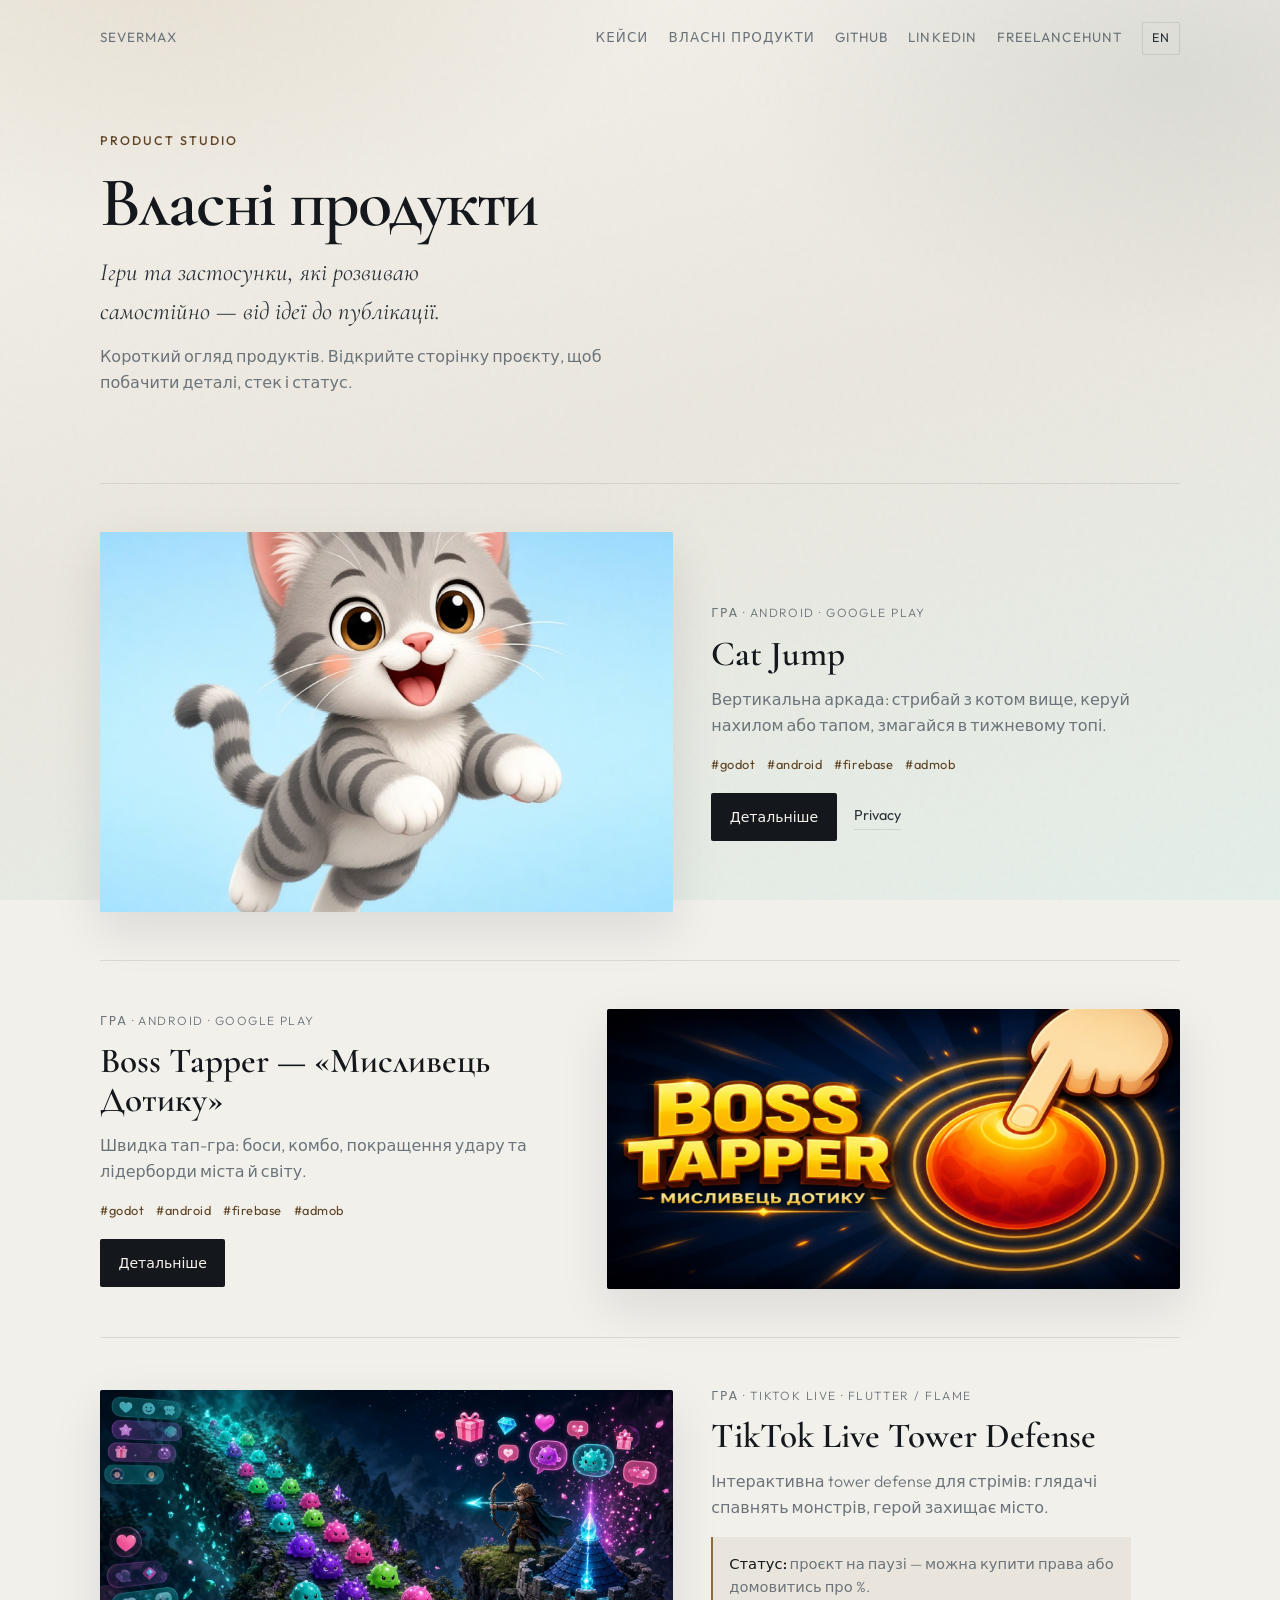
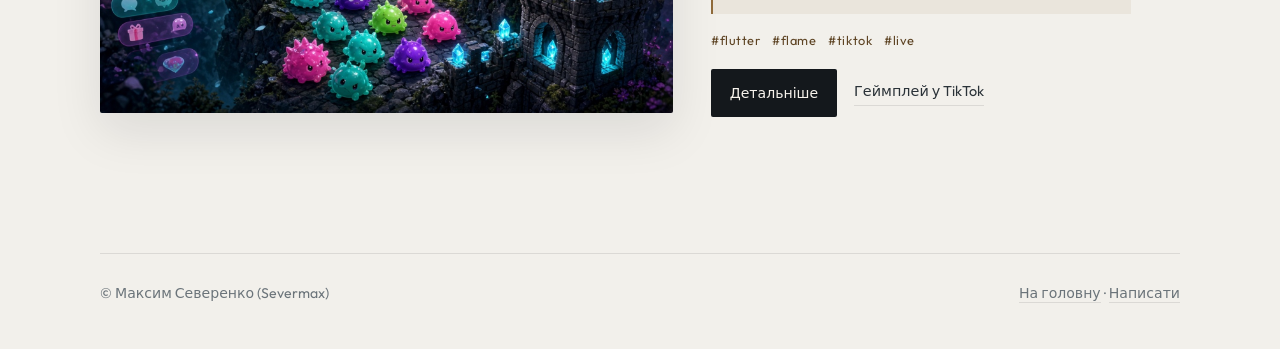
==== commit dc39dacf: "Add Cat Jump product page and privacy policy. Co-authored-by: Cursor <cursoragent@cursor.com>" ====
--- a/products.html
+++ b/products.html
@@ -4,7 +4,7 @@
   <meta charset="utf-8" />
   <meta name="viewport" content="width=device-width, initial-scale=1" />
   <title data-i18n="meta.title.products">Власні продукти — Максим Северенко</title>
-  <meta name="description" content="Власні продукти Максима Северенка (Severmax): Boss Tapper, TikTok Live Tower Defense." />
+  <meta name="description" content="Власні продукти Максима Северенка (Severmax): Cat Jump, Boss Tapper, TikTok Live Tower Defense." />
   <link rel="preconnect" href="https://fonts.googleapis.com" />
   <link rel="preconnect" href="https://fonts.gstatic.com" crossorigin />
   <link href="https://fonts.googleapis.com/css2?family=Cormorant+Garamond:ital,wght@0,500;0,600;0,700;1,500&family=Outfit:wght@300;400;500;600&display=swap" rel="stylesheet" />
@@ -38,6 +38,26 @@
 
     <section class="section">
       <div class="wrap">
+        <article class="product" id="cat-jump">
+          <div class="product-media">
+            <img src="portfolio/cat-jump-feature.png" alt="Cat Jump" loading="lazy" />
+          </div>
+          <div class="product-body">
+            <p class="product-meta" data-i18n="cat.meta">Гра · Android · Google Play</p>
+            <h2 data-i18n="cat.title_short">Cat Jump</h2>
+            <p data-i18n="cat.card_p">
+              Вертикальна аркада: стрибай з котом вище, керуй нахилом або тапом, змагайся в тижневому топі.
+            </p>
+            <div class="tags">
+              <span>#godot</span><span>#android</span><span>#firebase</span><span>#admob</span>
+            </div>
+            <div class="product-links">
+              <a class="cta" href="cat-jump.html" data-i18n="products.more">Детальніше</a>
+              <a class="link-quiet" href="cat-jump-privacy.html">Privacy</a>
+            </div>
+          </div>
+        </article>
+
         <article class="product" id="boss-tapper">
           <div class="product-media">
             <img src="portfolio/boss-tapper-feature.jpg" alt="Boss Tapper — Мисливець Дотику" loading="lazy" />
--- a/styles.css
+++ b/styles.css
@@ -101,20 +101,12 @@
     .eyebrow {
       display: inline-flex;
       align-items: center;
-      gap: 0.65rem;
       color: var(--accent-deep);
       font-size: 0.78rem;
       letter-spacing: 0.16em;
       text-transform: uppercase;
       font-weight: 500;
       margin-bottom: 1.2rem;
-    }
-
-    .eyebrow::before {
-      content: "";
-      width: 2rem;
-      height: 1px;
-      background: var(--accent);
     }
 
     h1 {
@@ -306,6 +298,7 @@
       padding-bottom: 0.12rem;
       font-size: 0.9rem;
       color: var(--ink-soft);
+      width: fit-content;
     }
 
     .link-quiet:hover { color: var(--accent-deep); border-color: var(--accent); }
@@ -329,6 +322,14 @@
       .product:nth-child(even) { grid-template-columns: 1fr; }
       .product:nth-child(even) .product-media,
       .product:nth-child(even) .product-body { order: initial; }
+      .product-media { min-height: 0; }
+      .product-media img {
+        height: auto;
+        min-height: 0;
+        max-height: none;
+        object-fit: contain;
+        object-position: center;
+      }
     }
 
     @media (max-width: 520px) {
